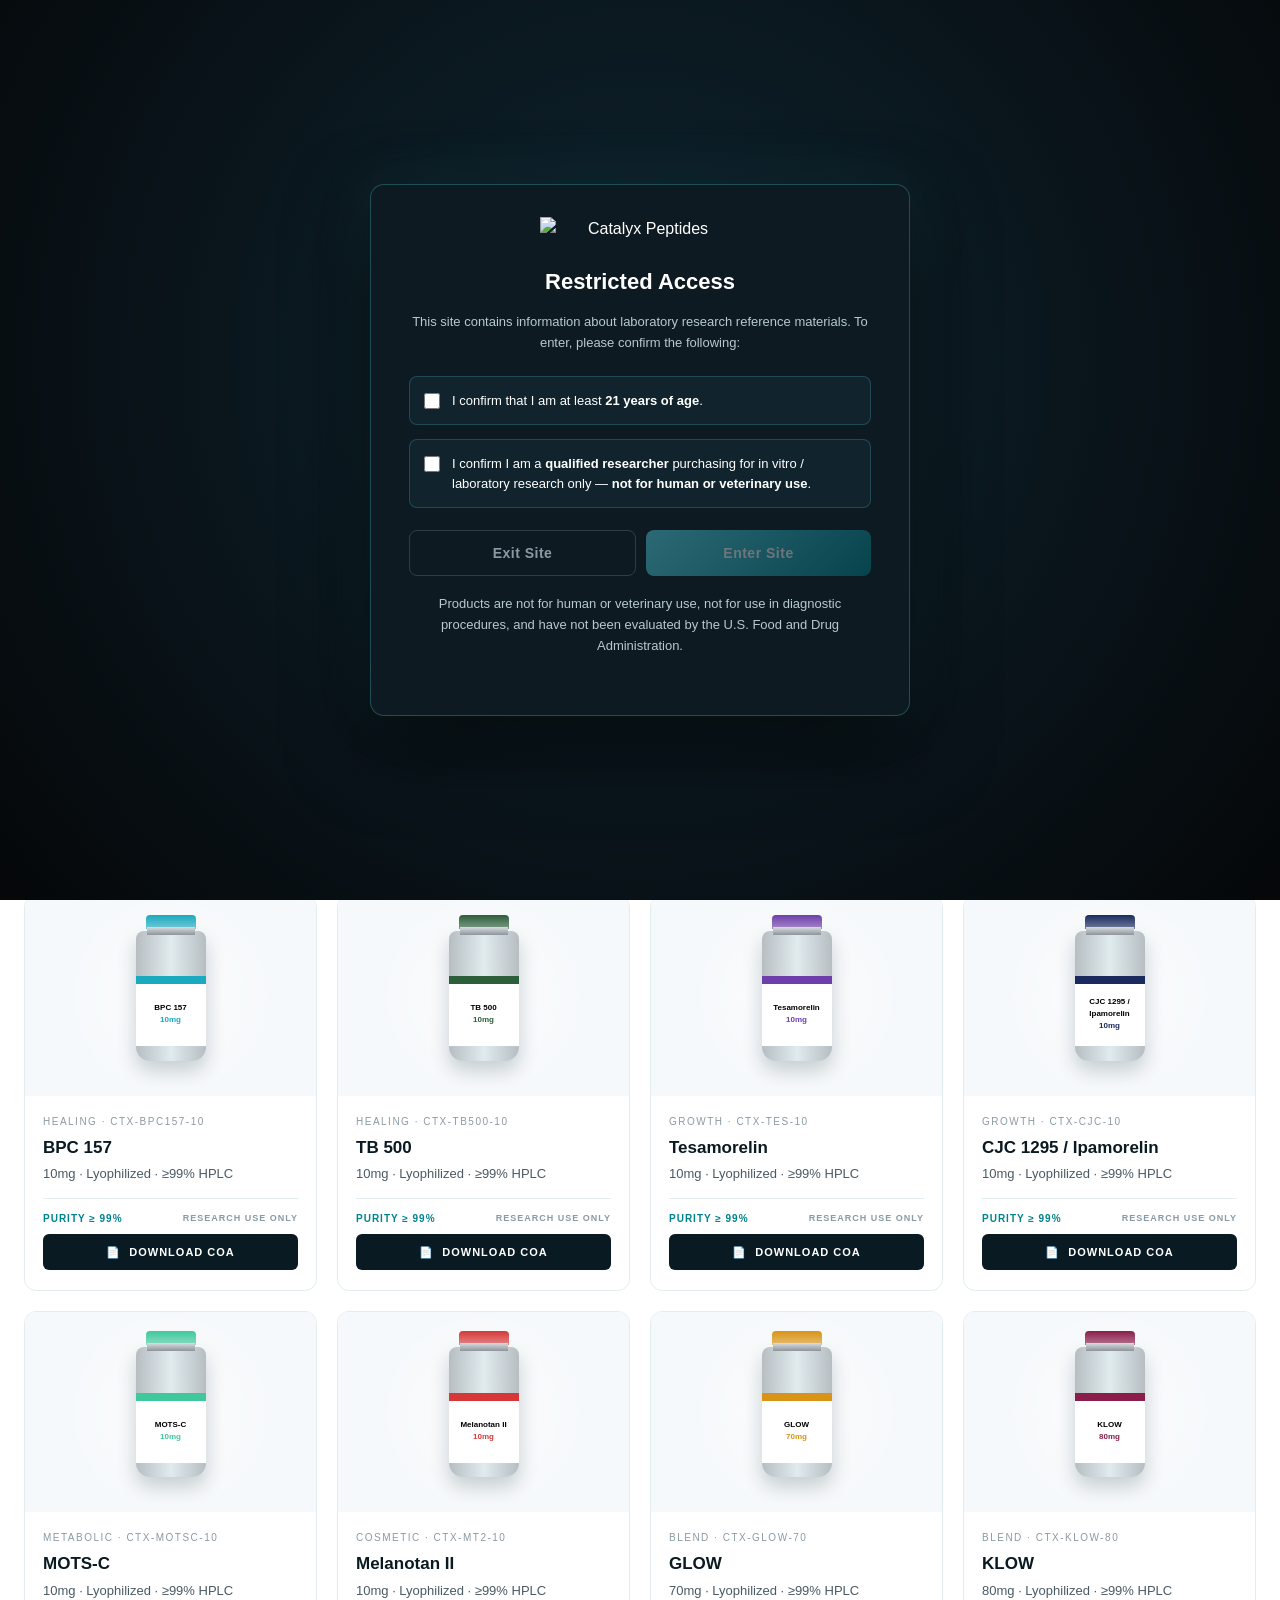
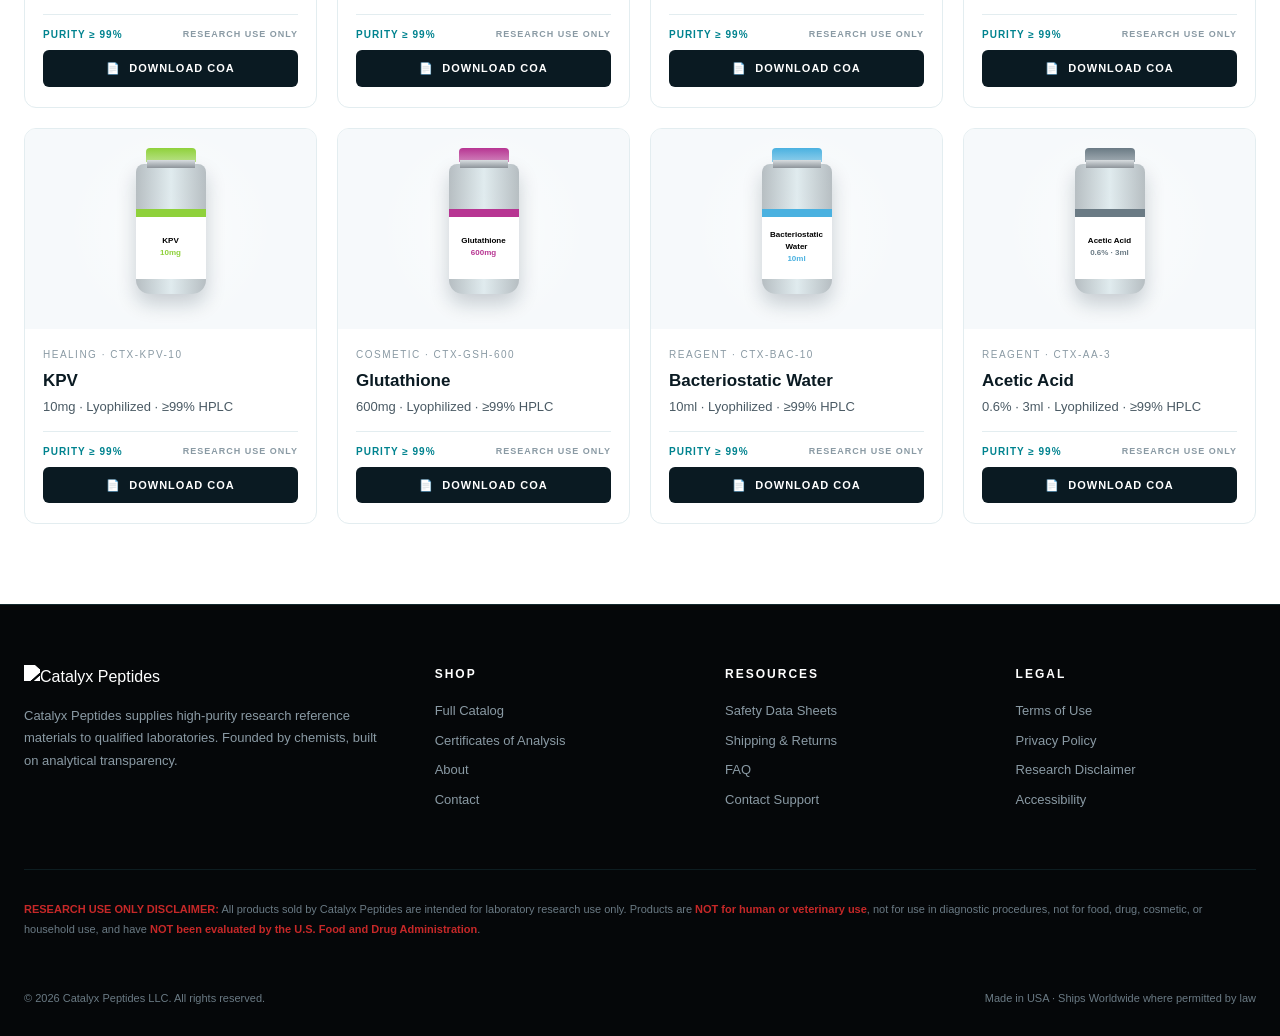
==== catalog.html @ ee5609ab "Add files via upload" ====
<!DOCTYPE html>
<html lang="en">
<head>
<meta charset="UTF-8">
<meta name="viewport" content="width=device-width, initial-scale=1.0">
<title>Catalog — Catalyx Peptides</title>
<meta name="description" content="Browse the full Catalyx Peptides catalog. 16 research-grade peptides and reagents, all HPLC-verified ≥99% purity with lot-specific COAs.">
<meta name="robots" content="index, follow">

<meta property="og:type" content="website">
<meta property="og:url" content="https://catalyxpeptides.com/catalog.html">
<meta property="og:title" content="Catalog — Catalyx Peptides">
<meta property="og:description" content="Full catalog of research-grade reference peptides. ≥99% HPLC purity, lot-specific COAs.">

<link rel="canonical" href="https://catalyxpeptides.com/catalog.html">
<link rel="icon" type="image/svg+xml" href="logo.svg">
<link rel="stylesheet" href="styles.css">
</head>
<body>

  <!-- ================= AGE GATE ================= -->
  <div class="gate" id="gate">
    <div class="gate-card">
      <div class="gate-logo"><img src="logo.svg" alt="Catalyx Peptides"></div>
      <h2>Restricted Access</h2>
      <p>
        This site contains information about laboratory research reference materials.
        To enter, please confirm the following:
      </p>

      <label class="gate-check">
        <input type="checkbox" id="chk-age">
        <span>I confirm that I am at least <strong>21 years of age</strong>.</span>
      </label>

      <label class="gate-check">
        <input type="checkbox" id="chk-researcher">
        <span>I confirm I am a <strong>qualified researcher</strong> purchasing for in vitro / laboratory research only — <strong>not for human or veterinary use</strong>.</span>
      </label>

      <div class="gate-actions">
        <button class="gate-btn gate-decline" onclick="window.location.href='https://google.com'">Exit Site</button>
        <button class="gate-btn gate-accept" id="enter-btn" disabled onclick="document.getElementById('gate').style.display='none'">Enter Site</button>
      </div>

      <p class="gate-fine">
        Products are not for human or veterinary use, not for use in diagnostic procedures,
        and have not been evaluated by the U.S. Food and Drug Administration.
      </p>
    </div>
  </div>

  <!-- ================= TOP STRIP ================= -->
  <div class="top-strip">
    <span class="teal">●</span> FREE DISCREET SHIPPING ON ORDERS $200+
    <span class="dot">|</span>
    LOT-SPECIFIC COA FOR EVERY PRODUCT
    <span class="dot">|</span>
    HPLC VERIFIED <span class="teal">≥99%</span> PURITY
  </div>

  <!-- ================= HEADER ================= -->
  <header>
    <nav class="nav">
      <a href="index.html" class="brand">
        <img src="logo.svg" alt="Catalyx Peptides">
      </a>
      <div class="nav-links">
        <a href="index.html">Home</a>
        <a href="catalog.html" class="active">Catalog</a>
        <a href="coa.html">COAs</a>
        <a href="#">About</a>
        <a href="#">Contact</a>
      </div>
      <div class="nav-actions">
        <button class="nav-btn">Account</button>
      </div>
    </nav>
  </header>

  <!-- ================= PAGE HEADER ================= -->
  <section class="page-header">
    <div class="page-header-wrap">
      <span class="tag">◆ Research Catalog</span>
      <h1>Full <span class="accent">Reference Library</span></h1>
      <p>
        16 active research peptides and reagents. Every product is HPLC-verified
        at ≥99% purity and ships with a lot-specific Certificate of Analysis.
      </p>
    </div>
  </section>

  <!-- ================= CATALOG ================= -->
  <section>
    <div class="container">
      <div class="catalog-grid" id="catalog-grid"></div>
    </div>
  </section>

  <!-- ================= FOOTER ================= -->
  <footer>
    <div class="footer-wrap">
      <div class="footer-col">
        <img src="logo.svg" alt="Catalyx Peptides">
        <p>
          Catalyx Peptides supplies high-purity research reference materials
          to qualified laboratories. Founded by chemists, built on analytical
          transparency.
        </p>
      </div>

      <div class="footer-col">
        <h4>Shop</h4>
        <a href="catalog.html">Full Catalog</a>
        <a href="coa.html">Certificates of Analysis</a>
        <a href="#">About</a>
        <a href="#">Contact</a>
      </div>

      <div class="footer-col">
        <h4>Resources</h4>
        <a href="#">Safety Data Sheets</a>
        <a href="#">Shipping & Returns</a>
        <a href="#">FAQ</a>
        <a href="#">Contact Support</a>
      </div>

      <div class="footer-col">
        <h4>Legal</h4>
        <a href="#">Terms of Use</a>
        <a href="#">Privacy Policy</a>
        <a href="#">Research Disclaimer</a>
        <a href="#">Accessibility</a>
      </div>
    </div>

    <div class="disclaimer">
      <strong>RESEARCH USE ONLY DISCLAIMER:</strong>
      All products sold by Catalyx Peptides are intended for laboratory
      research use only. Products are <strong>NOT for human or veterinary use</strong>,
      not for use in diagnostic procedures, not for food, drug, cosmetic, or
      household use, and have <strong>NOT been evaluated by the U.S. Food and
      Drug Administration</strong>.
    </div>

    <div class="footer-bottom">
      <div>© 2026 Catalyx Peptides LLC. All rights reserved.</div>
      <div>Made in USA · Ships Worldwide where permitted by law</div>
    </div>
  </footer>

<script>
  // Age gate enable
  const checks = ['chk-age', 'chk-researcher'];
  const enterBtn = document.getElementById('enter-btn');
  checks.forEach(id => {
    document.getElementById(id).addEventListener('change', () => {
      const allChecked = checks.every(c => document.getElementById(c).checked);
      enterBtn.disabled = !allChecked;
    });
  });

  // ============== CATALOG DATA ==============
  const products = [
    { name: "GLP-3 (RT)", dose: "10mg", cat: "Metabolic", color: "#0a3d6b", sku: "CTX-GLP3-10", coa: "coa/ctx-glp3-10.pdf" },
    { name: "GLP-3 (RT)", dose: "20mg", cat: "Metabolic", color: "#0a3d6b", sku: "CTX-GLP3-20", coa: "coa/ctx-glp3-20.pdf" },
    { name: "GLP-3 (RT)", dose: "30mg", cat: "Metabolic", color: "#0a3d6b", sku: "CTX-GLP3-30", coa: "coa/ctx-glp3-30.pdf" },
    { name: "GHK-Cu", dose: "100mg", cat: "Cosmetic", color: "#e8741c", sku: "CTX-GHKCU-100", coa: "coa/ctx-ghkcu-100.pdf" },
    { name: "BPC 157", dose: "10mg", cat: "Healing", color: "#1ba9c0", sku: "CTX-BPC157-10", coa: "coa/ctx-bpc157-10.pdf" },
    { name: "TB 500", dose: "10mg", cat: "Healing", color: "#2d5e3a", sku: "CTX-TB500-10", coa: "coa/ctx-tb500-10.pdf" },
    { name: "Tesamorelin", dose: "10mg", cat: "Growth", color: "#6e3eaa", sku: "CTX-TES-10", coa: "coa/ctx-tes-10.pdf" },
    { name: "CJC 1295 / Ipamorelin", dose: "10mg", cat: "Growth", color: "#1a2a5e", sku: "CTX-CJC-10", coa: "coa/ctx-cjc-10.pdf" },
    { name: "MOTS-C", dose: "10mg", cat: "Metabolic", color: "#3fc89c", sku: "CTX-MOTSC-10", coa: "coa/ctx-motsc-10.pdf" },
    { name: "Melanotan II", dose: "10mg", cat: "Cosmetic", color: "#d63838", sku: "CTX-MT2-10", coa: "coa/ctx-mt2-10.pdf" },
    { name: "GLOW", dose: "70mg", cat: "Blend", color: "#d99316", sku: "CTX-GLOW-70", coa: "coa/ctx-glow-70.pdf" },
    { name: "KLOW", dose: "80mg", cat: "Blend", color: "#8a1d4a", sku: "CTX-KLOW-80", coa: "coa/ctx-klow-80.pdf" },
    { name: "KPV", dose: "10mg", cat: "Healing", color: "#8fd13b", sku: "CTX-KPV-10", coa: "coa/ctx-kpv-10.pdf" },
    { name: "Glutathione", dose: "600mg", cat: "Cosmetic", color: "#b73592", sku: "CTX-GSH-600", coa: "coa/ctx-gsh-600.pdf" },
    { name: "Bacteriostatic Water", dose: "10ml", cat: "Reagent", color: "#4ab1e0", sku: "CTX-BAC-10", coa: "coa/ctx-bac-10.pdf" },
    { name: "Acetic Acid", dose: "0.6% · 3ml", cat: "Reagent", color: "#6a7a84", sku: "CTX-AA-3", coa: "coa/ctx-aa-3.pdf" }
  ];

  const grid = document.getElementById('catalog-grid');
  products.forEach(p => {
    const card = document.createElement('div');
    card.className = 'product-card';
    card.innerHTML = `
      <div class="product-img">
        <div class="vial" style="--cap-color:${p.color};--cap-shadow:${p.color}99">
          <div class="vial-label">
            <div class="arc" style="background:${p.color}"></div>
            <div class="name">${p.name}</div>
            <div class="dose" style="color:${p.color}">${p.dose}</div>
          </div>
        </div>
      </div>
      <div class="product-info">
        <div class="cat">${p.cat} · ${p.sku}</div>
        <h3>${p.name}</h3>
        <div class="dose-text">${p.dose} · Lyophilized · ≥99% HPLC</div>
        <div class="product-meta">
          <div class="product-meta-row">
            <span class="purity-tag">PURITY ≥ 99%</span>
            <span class="ruo-tag">RESEARCH USE ONLY</span>
          </div>
          <a href="${p.coa}" class="coa-btn" target="_blank" rel="noopener">Download COA</a>
        </div>
      </div>
    `;
    grid.appendChild(card);
  });
</script>

</body>
</html>
---- styles.css ----
:root {
  --bg: #0a0e14;
  --bg-2: #0f151c;
  --panel: #ffffff;
  --panel-soft: #f6f9fb;
  --ink: #0a1a22;
  --ink-soft: #4a5a64;
  --ink-mute: #8a9aa4;
  --teal: #1ba9c0;
  --teal-bright: #5ce1f0;
  --teal-deep: #00838f;
  --navy: #0a3d6b;
  --warn: #c62828;
  --line: #e3edf0;
}
* { box-sizing: border-box; margin: 0; padding: 0; }
html { scroll-behavior: smooth; }
body {
  font-family: 'Inter', 'Helvetica Neue', Arial, sans-serif;
  color: var(--ink);
  background: #fff;
  line-height: 1.5;
  -webkit-font-smoothing: antialiased;
}
a { color: inherit; text-decoration: none; }
img { max-width: 100%; display: block; }
button { font-family: inherit; cursor: pointer; border: 0; }

/* ================= AGE / RESEARCHER GATE ================= */
.gate {
  position: fixed; inset: 0;
  background: radial-gradient(circle at 50% 40%, #0f2530 0%, #050709 100%);
  z-index: 9999;
  display: flex; align-items: center; justify-content: center;
  padding: 20px;
  overflow-y: auto;
}
.gate-card {
  background: #0d1a22;
  border: 1px solid rgba(92, 225, 240, 0.25);
  border-radius: 14px;
  max-width: 540px;
  width: 100%;
  padding: 32px 38px 36px;
  color: #fff;
  box-shadow: 0 30px 80px rgba(0,0,0,0.7), 0 0 60px rgba(92,225,240,0.1);
  margin: auto;
}
.gate-logo {
  text-align: center; margin-bottom: 24px;
}
.gate-logo img {
  max-width: 200px;
  max-height: 90px;
  margin: 0 auto;
  display: block;
}
.gate h2 {
  font-size: 22px; font-weight: 700; margin-bottom: 14px;
  text-align: center;
}
.gate p {
  font-size: 13px; color: #b8c8d0; margin-bottom: 22px;
  text-align: center; line-height: 1.6;
}
.gate-check {
  display: flex; gap: 12px; margin-bottom: 14px;
  padding: 14px; background: rgba(92,225,240,0.05);
  border: 1px solid rgba(92,225,240,0.2); border-radius: 8px;
  font-size: 13px; align-items: flex-start; cursor: pointer;
}
.gate-check input {
  margin-top: 2px; accent-color: var(--teal-bright);
  width: 16px; height: 16px; flex-shrink: 0;
}
.gate-actions { display: flex; gap: 10px; margin-top: 22px; }
.gate-btn {
  flex: 1; padding: 14px; border-radius: 8px;
  font-weight: 700; font-size: 14px; letter-spacing: 0.5px;
  transition: all 0.2s;
}
.gate-accept {
  background: linear-gradient(135deg, var(--teal-bright), var(--teal-deep));
  color: #fff;
}
.gate-accept:hover { filter: brightness(1.1); }
.gate-accept:disabled {
  opacity: 0.4; cursor: not-allowed;
}
.gate-decline {
  background: transparent; color: #8a9aa4;
  border: 1px solid rgba(255,255,255,0.15);
}
.gate-decline:hover { color: #fff; }
.gate-fine {
  text-align: center; font-size: 10px; color: #6a7a84;
  margin-top: 18px; line-height: 1.6;
}

/* ================= TOP STRIP ================= */
.top-strip {
  background: var(--bg);
  color: #b8c8d0;
  font-size: 11px;
  padding: 8px 24px;
  text-align: center;
  letter-spacing: 1px;
  border-bottom: 1px solid rgba(92,225,240,0.15);
}
.top-strip .teal { color: var(--teal-bright); }
.top-strip .dot { color: var(--teal); margin: 0 14px; }

/* ================= HEADER ================= */
header {
  background: #fff;
  border-bottom: 1px solid var(--line);
  position: sticky; top: 0; z-index: 100;
}
.nav {
  max-width: 1280px; margin: 0 auto;
  padding: 18px 24px;
  display: flex; align-items: center; justify-content: space-between;
}
.brand img { max-height: 50px; width: auto; display: block; }
.nav-links {
  display: flex; gap: 32px; font-size: 13px; font-weight: 500;
  letter-spacing: 1px; text-transform: uppercase;
}
.nav-links a {
  position: relative; padding: 4px 0;
  transition: color 0.2s;
}
.nav-links a:hover { color: var(--teal-deep); }
.nav-links a.active {
  color: var(--teal-deep);
}
.nav-links a.active::after {
  content: ''; position: absolute;
  bottom: -6px; left: 0; right: 0;
  height: 2px;
  background: linear-gradient(90deg, var(--teal-bright), var(--teal-deep));
  border-radius: 2px;
}
.nav-actions { display: flex; gap: 12px; align-items: center; }
.nav-btn {
  padding: 10px 18px; border-radius: 6px;
  font-size: 12px; font-weight: 700; letter-spacing: 1px;
  background: var(--ink); color: #fff;
  text-transform: uppercase;
}
.nav-btn:hover { background: var(--teal-deep); }

/* ================= HERO ================= */
.hero {
  background:
    radial-gradient(circle at 80% 30%, rgba(92,225,240,0.15) 0%, transparent 50%),
    radial-gradient(circle at 20% 70%, rgba(0,131,143,0.2) 0%, transparent 50%),
    linear-gradient(180deg, #0a1a22 0%, #0f2530 100%);
  color: #fff;
  padding: 90px 24px;
  position: relative; overflow: hidden;
}
.hero::before {
  content: ''; position: absolute; inset: 0;
  background-image:
    linear-gradient(60deg, transparent 48%, rgba(92,225,240,0.08) 49%, rgba(92,225,240,0.08) 51%, transparent 52%),
    linear-gradient(-60deg, transparent 48%, rgba(92,225,240,0.08) 49%, rgba(92,225,240,0.08) 51%, transparent 52%);
  background-size: 50px 86px;
  pointer-events: none; opacity: 0.4;
}
.hero-wrap {
  max-width: 1280px; margin: 0 auto;
  display: grid; grid-template-columns: 1.2fr 1fr; gap: 60px;
  align-items: center; position: relative; z-index: 2;
}
.hero-tag {
  display: inline-block; padding: 6px 14px;
  background: rgba(92,225,240,0.1); border: 1px solid rgba(92,225,240,0.3);
  border-radius: 20px; font-size: 11px; letter-spacing: 2px;
  color: var(--teal-bright); margin-bottom: 20px; text-transform: uppercase;
}
.hero h1 {
  font-size: 54px; font-weight: 800; line-height: 1.05;
  margin-bottom: 22px; letter-spacing: -1px;
}
.hero h1 .accent {
  background: linear-gradient(135deg, var(--teal-bright), var(--teal-deep));
  -webkit-background-clip: text;
  -webkit-text-fill-color: transparent;
  background-clip: text;
}
.hero p {
  font-size: 16px; color: #b8c8d0; margin-bottom: 32px;
  max-width: 480px; line-height: 1.7;
}
.hero-cta { display: flex; gap: 14px; flex-wrap: wrap; }
.btn-primary {
  padding: 14px 28px; border-radius: 8px;
  background: linear-gradient(135deg, var(--teal-bright), var(--teal-deep));
  color: #fff; font-weight: 700; font-size: 13px;
  letter-spacing: 1.5px; text-transform: uppercase;
  display: inline-block;
}
.btn-primary:hover { transform: translateY(-2px); }
.btn-ghost {
  padding: 14px 28px; border-radius: 8px;
  background: transparent; color: #fff;
  border: 1px solid rgba(255,255,255,0.2);
  font-weight: 700; font-size: 13px;
  letter-spacing: 1.5px; text-transform: uppercase;
  display: inline-block;
}
.btn-ghost:hover { border-color: var(--teal-bright); color: var(--teal-bright); }

.hero-visual {
  background: rgba(255,255,255,0.02);
  border: 1px solid rgba(92,225,240,0.15);
  border-radius: 16px; padding: 30px;
  backdrop-filter: blur(10px);
}
.visual-row {
  display: grid; grid-template-columns: 1fr 1fr; gap: 14px;
  margin-bottom: 16px;
}
.visual-stat {
  background: rgba(92,225,240,0.05); padding: 18px;
  border-radius: 10px; text-align: center;
  border: 1px solid rgba(92,225,240,0.1);
}
.visual-stat .num {
  font-size: 28px; font-weight: 800; color: var(--teal-bright);
  line-height: 1;
}
.visual-stat .lbl {
  font-size: 10px; color: #8a9aa4; letter-spacing: 1.5px;
  text-transform: uppercase; margin-top: 6px;
}
.visual-badge {
  display: flex; align-items: center; gap: 12px;
  padding: 14px; background: rgba(92,225,240,0.05);
  border-radius: 8px; border: 1px solid rgba(92,225,240,0.1);
  font-size: 12px; color: #b8c8d0;
}
.visual-badge .ic {
  width: 36px; height: 36px; border-radius: 8px;
  background: linear-gradient(135deg, var(--teal-bright), var(--teal-deep));
  display: flex; align-items: center; justify-content: center;
  font-size: 16px; flex-shrink: 0;
}

/* ================= PAGE HEADER (for sub-pages) ================= */
.page-header {
  background:
    radial-gradient(circle at 80% 30%, rgba(92,225,240,0.15) 0%, transparent 50%),
    radial-gradient(circle at 20% 70%, rgba(0,131,143,0.2) 0%, transparent 50%),
    linear-gradient(180deg, #0a1a22 0%, #0f2530 100%);
  color: #fff;
  padding: 60px 24px 70px;
  position: relative; overflow: hidden;
  text-align: center;
}
.page-header::before {
  content: ''; position: absolute; inset: 0;
  background-image:
    linear-gradient(60deg, transparent 48%, rgba(92,225,240,0.08) 49%, rgba(92,225,240,0.08) 51%, transparent 52%),
    linear-gradient(-60deg, transparent 48%, rgba(92,225,240,0.08) 49%, rgba(92,225,240,0.08) 51%, transparent 52%);
  background-size: 50px 86px;
  pointer-events: none; opacity: 0.4;
}
.page-header-wrap {
  max-width: 900px; margin: 0 auto;
  position: relative; z-index: 2;
}
.page-header .tag {
  display: inline-block; padding: 6px 14px;
  background: rgba(92,225,240,0.1); border: 1px solid rgba(92,225,240,0.3);
  border-radius: 20px; font-size: 11px; letter-spacing: 2px;
  color: var(--teal-bright); margin-bottom: 18px; text-transform: uppercase;
}
.page-header h1 {
  font-size: 44px; font-weight: 800; line-height: 1.1;
  margin-bottom: 16px; letter-spacing: -0.5px;
}
.page-header h1 .accent {
  background: linear-gradient(135deg, var(--teal-bright), var(--teal-deep));
  -webkit-background-clip: text;
  -webkit-text-fill-color: transparent;
  background-clip: text;
}
.page-header p {
  font-size: 15px; color: #b8c8d0; max-width: 640px;
  margin: 0 auto; line-height: 1.7;
}

/* ================= TRUST BAR ================= */
.trust {
  background: var(--bg);
  color: #b8c8d0;
  padding: 20px 24px;
  border-top: 1px solid rgba(92,225,240,0.15);
}
.trust-wrap {
  max-width: 1280px; margin: 0 auto;
  display: flex; justify-content: space-around;
  flex-wrap: wrap; gap: 20px;
  font-size: 11px; letter-spacing: 2px;
  text-transform: uppercase;
}
.trust-item .ic {
  color: var(--teal-bright); margin-right: 8px;
}

/* ================= SECTIONS ================= */
section { padding: 80px 24px; }
.container { max-width: 1280px; margin: 0 auto; }

.section-head { text-align: center; margin-bottom: 50px; }
.section-tag {
  color: var(--teal-deep); font-size: 11px;
  letter-spacing: 4px; text-transform: uppercase;
  font-weight: 700; margin-bottom: 12px;
}
.section-head h2 {
  font-size: 38px; font-weight: 800; letter-spacing: -0.5px;
  margin-bottom: 12px;
}
.section-head p {
  color: var(--ink-soft); font-size: 15px; max-width: 560px;
  margin: 0 auto; line-height: 1.7;
}

/* ================= CATALOG GRID ================= */
.catalog-grid {
  display: grid; grid-template-columns: repeat(4, 1fr); gap: 20px;
}
.product-card {
  background: #fff; border: 1px solid var(--line);
  border-radius: 12px; overflow: hidden;
  transition: all 0.25s;
  display: flex; flex-direction: column;
}
.product-card:hover {
  transform: translateY(-4px);
  box-shadow: 0 18px 40px rgba(10,30,45,0.12);
  border-color: rgba(92,225,240,0.4);
}
.product-img {
  height: 200px; background: var(--panel-soft);
  display: flex; align-items: center; justify-content: center;
  position: relative; overflow: hidden;
}
.product-img::before {
  content: ''; position: absolute; inset: 0;
  background:
    radial-gradient(circle at 50% 50%, rgba(255,255,255,0.6) 0%, transparent 60%);
}
/* faux 3D vial */
.vial {
  width: 70px; height: 130px;
  background: linear-gradient(90deg,
    rgba(30,50,60,0.3) 0%, rgba(200,220,225,0.5) 50%, rgba(30,50,60,0.3) 100%);
  border-radius: 8px 8px 14px 14px;
  position: relative; z-index: 2;
  box-shadow: 0 10px 20px rgba(0,30,45,0.2);
}
.vial::before {
  content: ''; position: absolute; top: -16px; left: 50%;
  transform: translateX(-50%);
  width: 50px; height: 14px;
  background: linear-gradient(180deg, var(--cap-color, #1ba9c0), var(--cap-shadow, #006478));
  border-radius: 4px 4px 0 0;
}
.vial::after {
  content: ''; position: absolute; top: -4px; left: 50%;
  transform: translateX(-50%);
  width: 48px; height: 8px;
  background: linear-gradient(180deg, #d8dde0, #8d949a);
}
.vial-label {
  position: absolute; top: 35%; left: 0; right: 0;
  height: 70px;
  background: #fff;
  z-index: 3;
  display: flex; flex-direction: column;
  align-items: center; justify-content: center;
  font-size: 8px; text-align: center;
  padding: 4px;
}
.vial-label .arc {
  position: absolute; top: 0; left: 0; right: 0;
  height: 8px; background: var(--cap-color, #1ba9c0);
}
.vial-label .name { font-weight: 800; color: #000; margin-top: 6px; }
.vial-label .dose { color: var(--cap-color, #1ba9c0); font-weight: 700; }

.product-info { padding: 18px 18px 20px; display: flex; flex-direction: column; flex: 1; }
.product-info .cat {
  font-size: 10px; color: var(--ink-mute);
  letter-spacing: 1.5px; text-transform: uppercase;
  margin-bottom: 6px;
}
.product-info h3 {
  font-size: 17px; font-weight: 700; margin-bottom: 4px;
}
.product-info .dose-text {
  font-size: 13px; color: var(--ink-soft); margin-bottom: 14px;
}
.product-meta {
  margin-top: auto;
  padding-top: 12px; border-top: 1px solid var(--line);
  display: flex; flex-direction: column; gap: 8px;
}
.product-meta-row {
  display: flex; justify-content: space-between; align-items: center;
}
.purity-tag {
  font-size: 10px; color: var(--teal-deep); font-weight: 700;
  letter-spacing: 1px;
}
.ruo-tag {
  font-size: 9px; color: var(--ink-mute); font-weight: 700;
  letter-spacing: 1px;
}
.coa-btn {
  display: block; width: 100%;
  padding: 10px; border-radius: 6px;
  background: var(--ink); color: #fff;
  font-size: 11px; font-weight: 700;
  letter-spacing: 1px; text-transform: uppercase;
  text-align: center;
  transition: all 0.2s;
}
.coa-btn:hover {
  background: var(--teal-deep);
  transform: translateY(-1px);
}
.coa-btn::before { content: '📄 '; margin-right: 4px; }

/* ================= COA PAGE ================= */
.coa-page-bg { background: var(--panel-soft); }
.coa-search-block {
  background: #fff;
  border-radius: 12px;
  border: 1px solid var(--line);
  padding: 32px;
  margin-bottom: 30px;
  box-shadow: 0 4px 12px rgba(10,30,45,0.04);
}
.coa-search-block h3 {
  font-size: 18px; font-weight: 700;
  margin-bottom: 14px;
}
.coa-search-block p {
  color: var(--ink-soft); font-size: 13px;
  margin-bottom: 18px;
}
.coa-search {
  display: flex; gap: 10px;
}
.coa-search input {
  flex: 1; padding: 14px 16px;
  background: var(--panel-soft); color: var(--ink);
  border: 1px solid var(--line); border-radius: 8px;
  font-size: 14px; font-family: inherit;
}
.coa-search input:focus {
  outline: none; border-color: var(--teal-deep);
}
.coa-search button {
  padding: 14px 24px; border-radius: 8px;
  background: linear-gradient(135deg, var(--teal-bright), var(--teal-deep));
  color: #fff; font-weight: 700; letter-spacing: 1px;
  text-transform: uppercase; font-size: 12px;
}
.coa-library-table {
  background: #fff; border-radius: 12px;
  border: 1px solid var(--line);
  overflow: hidden;
}
.coa-library-row {
  display: grid;
  grid-template-columns: 1.5fr 1fr 1fr 1fr auto;
  gap: 16px; align-items: center;
  padding: 16px 24px;
  border-bottom: 1px solid var(--line);
  font-size: 13px;
}
.coa-library-row:last-child { border-bottom: 0; }
.coa-library-row.head {
  background: var(--panel-soft);
  font-size: 10px; font-weight: 700;
  letter-spacing: 2px; text-transform: uppercase;
  color: var(--ink-mute);
  padding: 14px 24px;
}
.coa-library-row .prod-name {
  font-weight: 700; color: var(--ink);
}
.coa-library-row .sku {
  color: var(--ink-mute); font-family: monospace; font-size: 12px;
}
.coa-library-row .lot {
  color: var(--teal-deep); font-family: monospace; font-weight: 600;
}
.coa-library-row .date { color: var(--ink-soft); }
.coa-library-row a {
  display: inline-block;
  padding: 8px 14px; border-radius: 6px;
  background: var(--ink); color: #fff;
  font-size: 11px; font-weight: 700;
  letter-spacing: 1px; text-transform: uppercase;
  white-space: nowrap;
}
.coa-library-row a:hover { background: var(--teal-deep); }

/* ================= NEWSLETTER ================= */
.newsletter {
  background: linear-gradient(135deg, #0a3d6b 0%, #00838f 100%);
  color: #fff; text-align: center;
}
.newsletter h2 {
  font-size: 32px; font-weight: 800; margin-bottom: 14px;
}
.newsletter p { color: #b8e8ef; margin-bottom: 30px; }
.newsletter form {
  max-width: 480px; margin: 0 auto;
  display: flex; gap: 10px;
}
.newsletter input {
  flex: 1; padding: 14px 18px;
  background: rgba(255,255,255,0.1); color: #fff;
  border: 1px solid rgba(255,255,255,0.3); border-radius: 8px;
  font-size: 14px; font-family: inherit;
}
.newsletter input::placeholder { color: #b8e8ef; }
.newsletter button {
  padding: 14px 24px; background: #fff; color: var(--navy);
  border-radius: 8px; font-weight: 700; letter-spacing: 1px;
  text-transform: uppercase; font-size: 12px;
}

/* ================= FOOTER ================= */
footer {
  background: #050709; color: #8a9aa4;
  padding: 60px 24px 30px;
  border-top: 1px solid rgba(92,225,240,0.15);
}
.footer-wrap {
  max-width: 1280px; margin: 0 auto;
  display: grid; grid-template-columns: 1.5fr 1fr 1fr 1fr; gap: 50px;
  margin-bottom: 50px;
}
.footer-col img {
  max-height: 60px; width: auto;
  margin-bottom: 16px;
  filter: brightness(0) invert(1);
}
.footer-col p { font-size: 13px; line-height: 1.7; margin-bottom: 10px; }
.footer-col h4 {
  color: #fff; font-size: 12px; letter-spacing: 2px;
  text-transform: uppercase; margin-bottom: 18px;
}
.footer-col a {
  display: block; font-size: 13px;
  color: #8a9aa4; margin-bottom: 10px;
}
.footer-col a:hover { color: var(--teal-bright); }

.disclaimer {
  max-width: 1280px; margin: 0 auto;
  padding: 30px 0; border-top: 1px solid rgba(92,225,240,0.1);
  font-size: 11px; line-height: 1.8; color: #6a7a84;
}
.disclaimer strong { color: var(--warn); }
.footer-bottom {
  max-width: 1280px; margin: 0 auto;
  padding-top: 20px;
  display: flex; justify-content: space-between;
  font-size: 11px; color: #6a7a84;
}

/* ================= RESPONSIVE ================= */
@media (max-width: 900px) {
  .hero-wrap, .footer-wrap { grid-template-columns: 1fr; }
  .catalog-grid { grid-template-columns: repeat(2, 1fr); }
  .hero h1 { font-size: 36px; }
  .page-header h1 { font-size: 32px; }
  .nav-links { display: none; }
  .coa-library-row {
    grid-template-columns: 1fr 1fr;
    gap: 8px;
  }
  .coa-library-row.head { display: none; }
}
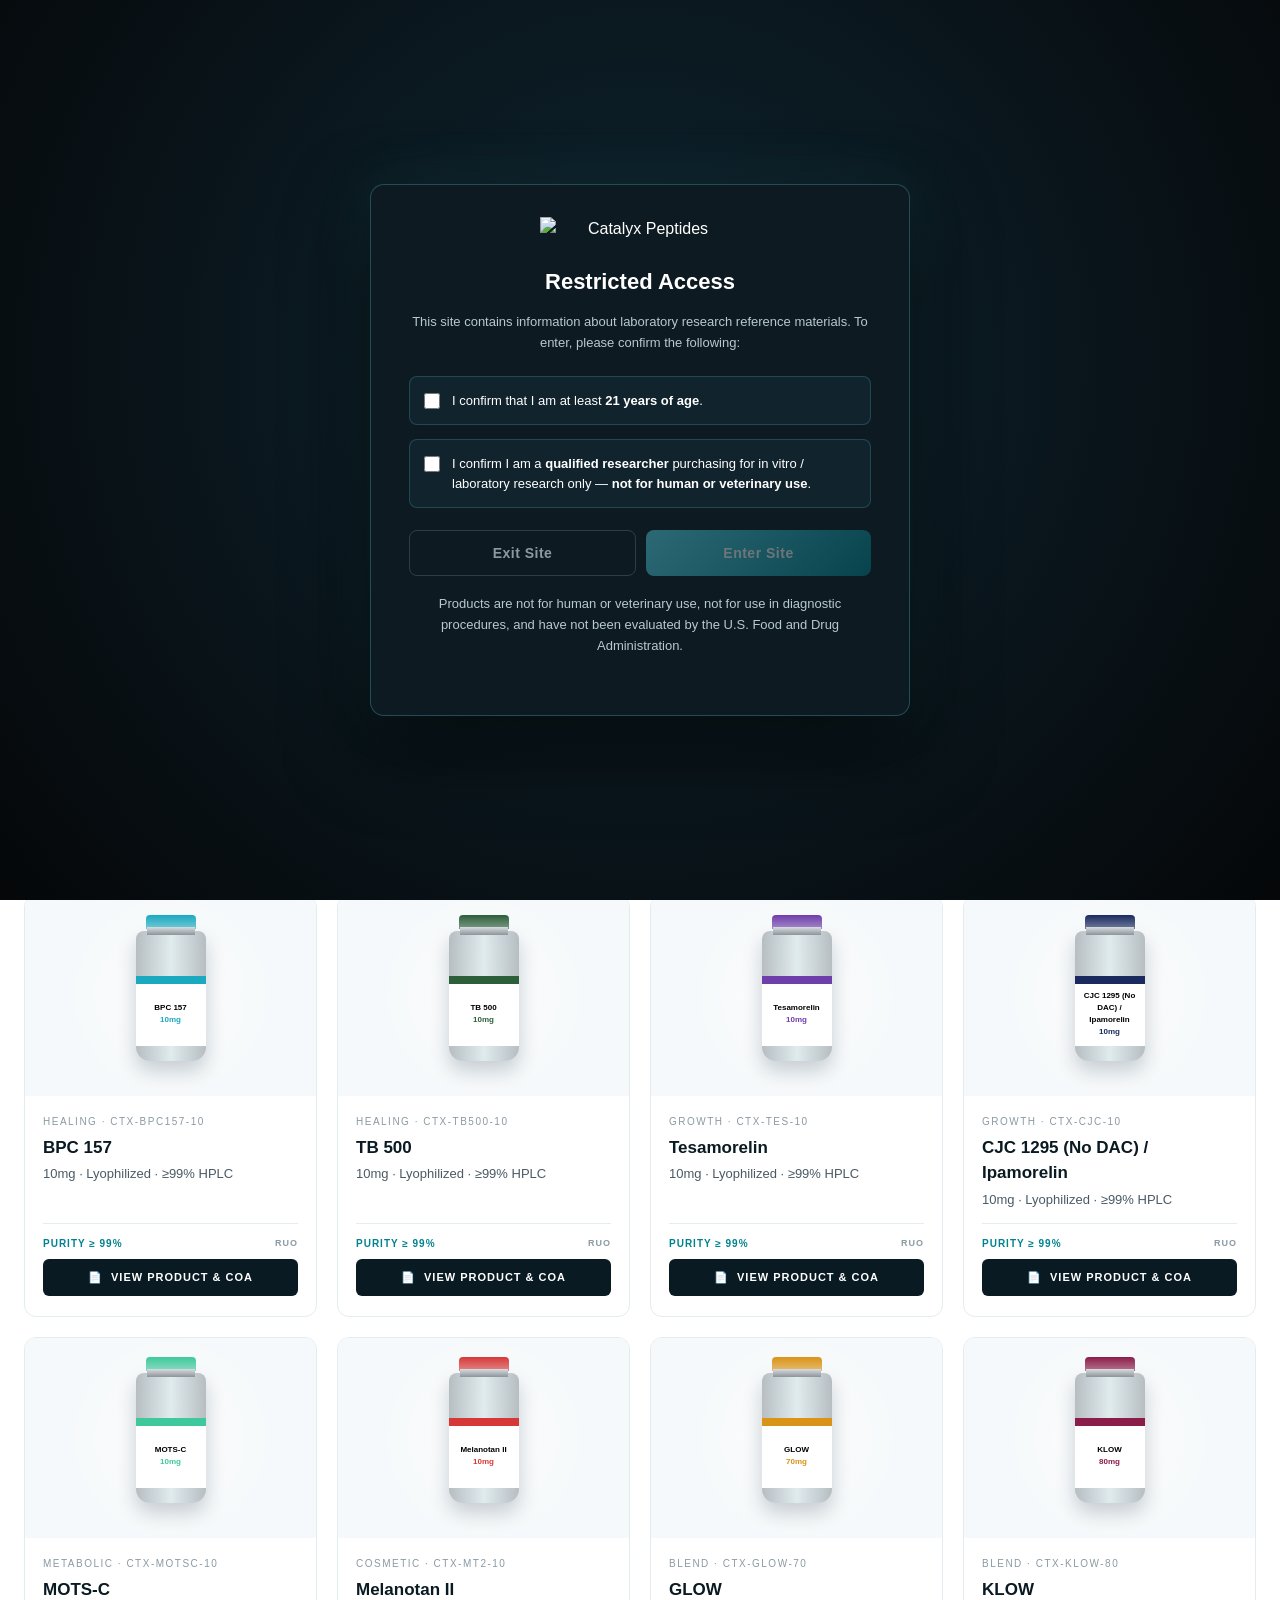
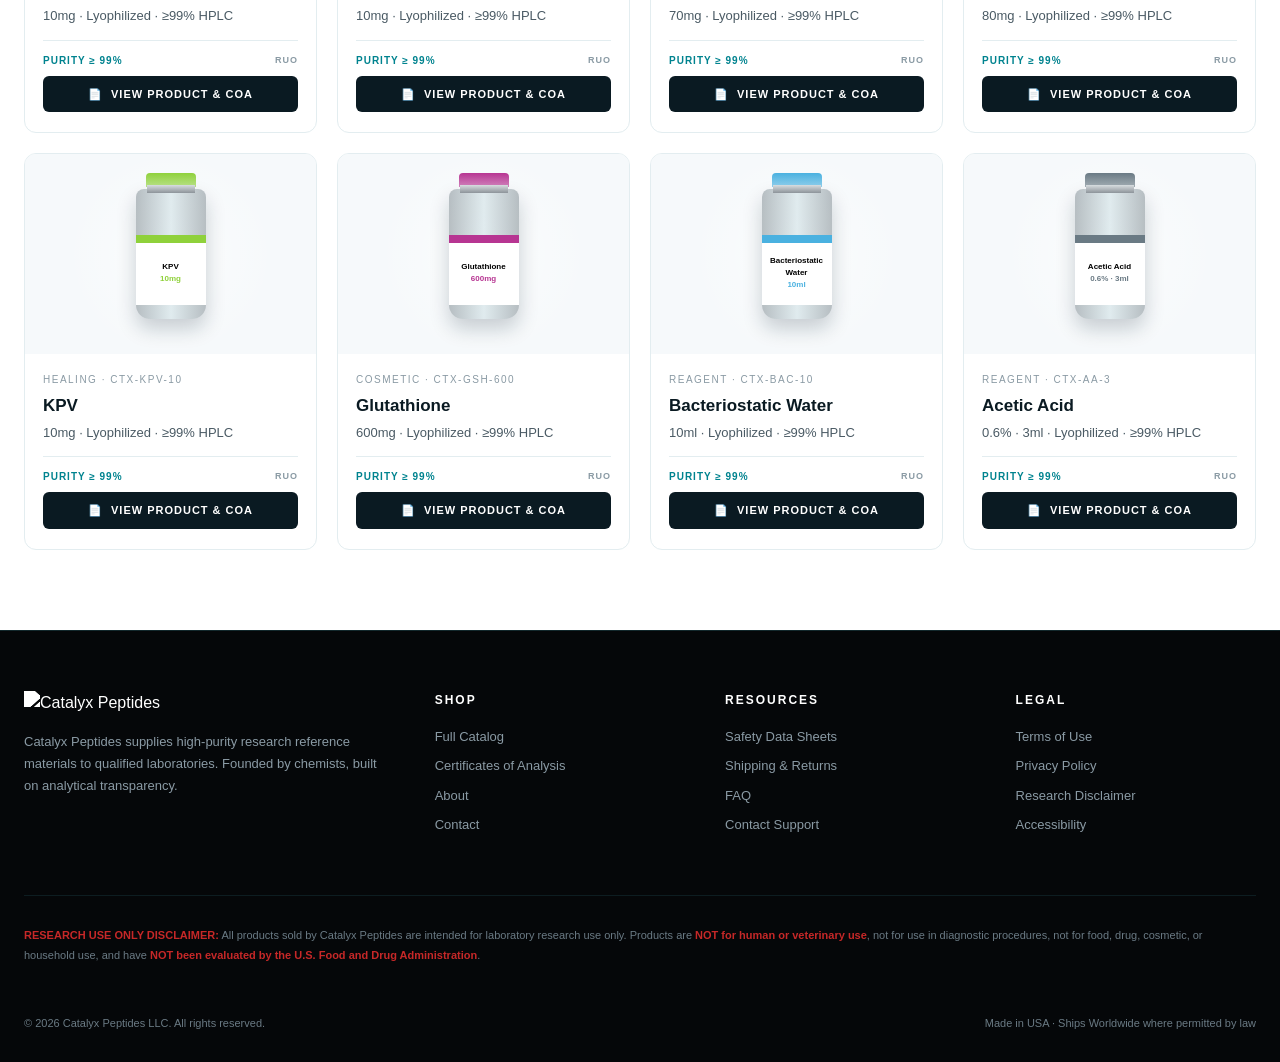
==== commit 44f1b108: "Add files via upload" ====
--- a/catalog.html
+++ b/catalog.html
@@ -40,7 +40,7 @@
 
       <div class="gate-actions">
         <button class="gate-btn gate-decline" onclick="window.location.href='https://google.com'">Exit Site</button>
-        <button class="gate-btn gate-accept" id="enter-btn" disabled onclick="document.getElementById('gate').style.display='none'">Enter Site</button>
+        <button class="gate-btn gate-accept" id="enter-btn" disabled>Enter Site</button>
       </div>
 
       <p class="gate-fine">
@@ -149,41 +149,16 @@
     </div>
   </footer>
 
+<script src="script.js"></script>
+<script src="products.js"></script>
 <script>
-  // Age gate enable
-  const checks = ['chk-age', 'chk-researcher'];
-  const enterBtn = document.getElementById('enter-btn');
-  checks.forEach(id => {
-    document.getElementById(id).addEventListener('change', () => {
-      const allChecked = checks.every(c => document.getElementById(c).checked);
-      enterBtn.disabled = !allChecked;
-    });
-  });
-
-  // ============== CATALOG DATA ==============
-  const products = [
-    { name: "GLP-3 (RT)", dose: "10mg", cat: "Metabolic", color: "#0a3d6b", sku: "CTX-GLP3-10", coa: "coa/ctx-glp3-10.pdf" },
-    { name: "GLP-3 (RT)", dose: "20mg", cat: "Metabolic", color: "#0a3d6b", sku: "CTX-GLP3-20", coa: "coa/ctx-glp3-20.pdf" },
-    { name: "GLP-3 (RT)", dose: "30mg", cat: "Metabolic", color: "#0a3d6b", sku: "CTX-GLP3-30", coa: "coa/ctx-glp3-30.pdf" },
-    { name: "GHK-Cu", dose: "100mg", cat: "Cosmetic", color: "#e8741c", sku: "CTX-GHKCU-100", coa: "coa/ctx-ghkcu-100.pdf" },
-    { name: "BPC 157", dose: "10mg", cat: "Healing", color: "#1ba9c0", sku: "CTX-BPC157-10", coa: "coa/ctx-bpc157-10.pdf" },
-    { name: "TB 500", dose: "10mg", cat: "Healing", color: "#2d5e3a", sku: "CTX-TB500-10", coa: "coa/ctx-tb500-10.pdf" },
-    { name: "Tesamorelin", dose: "10mg", cat: "Growth", color: "#6e3eaa", sku: "CTX-TES-10", coa: "coa/ctx-tes-10.pdf" },
-    { name: "CJC 1295 / Ipamorelin", dose: "10mg", cat: "Growth", color: "#1a2a5e", sku: "CTX-CJC-10", coa: "coa/ctx-cjc-10.pdf" },
-    { name: "MOTS-C", dose: "10mg", cat: "Metabolic", color: "#3fc89c", sku: "CTX-MOTSC-10", coa: "coa/ctx-motsc-10.pdf" },
-    { name: "Melanotan II", dose: "10mg", cat: "Cosmetic", color: "#d63838", sku: "CTX-MT2-10", coa: "coa/ctx-mt2-10.pdf" },
-    { name: "GLOW", dose: "70mg", cat: "Blend", color: "#d99316", sku: "CTX-GLOW-70", coa: "coa/ctx-glow-70.pdf" },
-    { name: "KLOW", dose: "80mg", cat: "Blend", color: "#8a1d4a", sku: "CTX-KLOW-80", coa: "coa/ctx-klow-80.pdf" },
-    { name: "KPV", dose: "10mg", cat: "Healing", color: "#8fd13b", sku: "CTX-KPV-10", coa: "coa/ctx-kpv-10.pdf" },
-    { name: "Glutathione", dose: "600mg", cat: "Cosmetic", color: "#b73592", sku: "CTX-GSH-600", coa: "coa/ctx-gsh-600.pdf" },
-    { name: "Bacteriostatic Water", dose: "10ml", cat: "Reagent", color: "#4ab1e0", sku: "CTX-BAC-10", coa: "coa/ctx-bac-10.pdf" },
-    { name: "Acetic Acid", dose: "0.6% · 3ml", cat: "Reagent", color: "#6a7a84", sku: "CTX-AA-3", coa: "coa/ctx-aa-3.pdf" }
-  ];
-
   const grid = document.getElementById('catalog-grid');
   products.forEach(p => {
-    const card = document.createElement('div');
+    const card = document.createElement('a');
     card.className = 'product-card';
+    card.href = `product.html?sku=${p.sku}`;
+    card.style.textDecoration = 'none';
+    card.style.color = 'inherit';
     card.innerHTML = `
       <div class="product-img">
         <div class="vial" style="--cap-color:${p.color};--cap-shadow:${p.color}99">
@@ -201,9 +176,9 @@
         <div class="product-meta">
           <div class="product-meta-row">
             <span class="purity-tag">PURITY ≥ 99%</span>
-            <span class="ruo-tag">RESEARCH USE ONLY</span>
+            <span class="ruo-tag">RUO</span>
           </div>
-          <a href="${p.coa}" class="coa-btn" target="_blank" rel="noopener">Download COA</a>
+          <span class="coa-btn">View Product & COA</span>
         </div>
       </div>
     `;
--- a/styles.css
+++ b/styles.css
@@ -579,6 +579,310 @@
   font-size: 11px; color: #6a7a84;
 }
 
+/* ================= PRODUCT DETAIL PAGE ================= */
+.product-detail-section { padding: 40px 24px 80px; background: #fff; }
+
+.breadcrumb {
+  font-size: 12px; color: var(--ink-mute);
+  letter-spacing: 1px; text-transform: uppercase;
+  margin-bottom: 30px;
+}
+.breadcrumb a { color: var(--ink-mute); transition: color 0.2s; }
+.breadcrumb a:hover { color: var(--teal-deep); }
+.breadcrumb span { margin: 0 8px; }
+.breadcrumb #bc-name { color: var(--ink); font-weight: 700; }
+
+.product-detail {
+  display: grid; grid-template-columns: 1fr 1.1fr;
+  gap: 50px; margin-bottom: 60px;
+  align-items: start;
+}
+
+/* Large product image area */
+.pd-image {
+  background: var(--panel-soft);
+  border: 1px solid var(--line);
+  border-radius: 14px;
+  padding: 60px 30px;
+  display: flex; align-items: center; justify-content: center;
+  min-height: 460px;
+}
+.vial-large {
+  width: 160px; height: 320px;
+  background: linear-gradient(90deg,
+    rgba(30,50,60,0.3) 0%, rgba(220,235,240,0.6) 50%, rgba(30,50,60,0.3) 100%);
+  border-radius: 14px 14px 22px 22px;
+  position: relative;
+  box-shadow: 0 25px 50px rgba(10,30,45,0.25);
+}
+.vial-large::before {
+  content: ''; position: absolute; top: -34px; left: 50%;
+  transform: translateX(-50%);
+  width: 110px; height: 30px;
+  background: linear-gradient(180deg, var(--cap-color, #1ba9c0), var(--cap-shadow, #006478));
+  border-radius: 8px 8px 0 0;
+  box-shadow: 0 6px 12px rgba(0,30,45,0.2);
+}
+.vial-large::after {
+  content: ''; position: absolute; top: -8px; left: 50%;
+  transform: translateX(-50%);
+  width: 105px; height: 16px;
+  background: linear-gradient(180deg, #d8dde0, #8d949a);
+}
+.vial-large-label {
+  position: absolute; top: 28%; left: 0; right: 0;
+  height: 170px;
+  background: #fff;
+  display: flex; flex-direction: column;
+  align-items: center; justify-content: center;
+  font-size: 11px; text-align: center;
+  padding: 14px 8px;
+}
+.vial-large-label .arc {
+  position: absolute; top: 0; left: 0; right: 0;
+  height: 14px;
+}
+.vial-large-label .name {
+  font-weight: 800; color: #000; margin-top: 12px;
+  font-size: 14px;
+}
+.vial-large-label .dose {
+  font-weight: 800; font-size: 18px; margin-top: 4px;
+}
+.vial-large-label .purity {
+  font-size: 9px; color: #555; margin-top: 8px;
+}
+.vial-large-label .ruo {
+  font-size: 7px; color: #000;
+  letter-spacing: 1px; font-weight: 700;
+  margin-top: auto;
+  border-top: 1px solid #ddd;
+  width: 100%; padding-top: 6px;
+}
+
+/* Right side info */
+.pd-info { padding-top: 10px; }
+.pd-cat {
+  font-size: 11px; font-weight: 700;
+  color: var(--teal-deep);
+  letter-spacing: 2px; text-transform: uppercase;
+  margin-bottom: 8px;
+}
+.pd-info h1 {
+  font-size: 36px; font-weight: 800;
+  line-height: 1.1; letter-spacing: -0.5px;
+  margin-bottom: 6px;
+}
+.pd-dose-label {
+  font-size: 22px; color: var(--teal-deep);
+  font-weight: 700; margin-bottom: 16px;
+}
+.pd-tags {
+  display: flex; gap: 8px; flex-wrap: wrap;
+  margin-bottom: 18px;
+}
+.pd-tag {
+  display: inline-block;
+  padding: 5px 12px;
+  background: var(--panel-soft);
+  border: 1px solid var(--line);
+  border-radius: 20px;
+  font-size: 11px; font-weight: 500;
+  color: var(--ink-soft);
+}
+.pd-desc {
+  font-size: 14px; line-height: 1.7;
+  color: var(--ink-soft);
+  margin-bottom: 24px;
+}
+
+.pd-spec-row {
+  display: grid; grid-template-columns: repeat(3, 1fr);
+  gap: 12px; margin-bottom: 24px;
+  padding: 16px;
+  background: var(--panel-soft);
+  border-radius: 10px;
+}
+.pd-spec-label {
+  font-size: 9px; color: var(--ink-mute);
+  letter-spacing: 1.5px; text-transform: uppercase;
+  margin-bottom: 4px;
+}
+.pd-spec-val {
+  font-size: 14px; font-weight: 700;
+  color: var(--ink);
+  font-family: monospace;
+}
+
+.pd-cta-row {
+  display: grid; grid-template-columns: 1fr 2fr;
+  gap: 10px; margin-bottom: 16px;
+}
+.pd-coa-btn {
+  padding: 14px; border-radius: 8px;
+  background: #fff;
+  border: 2px solid var(--ink);
+  color: var(--ink);
+  font-size: 12px; font-weight: 700;
+  letter-spacing: 1px; text-transform: uppercase;
+  text-align: center;
+  display: flex; align-items: center; justify-content: center;
+  transition: all 0.2s;
+}
+.pd-coa-btn:hover {
+  background: var(--ink); color: #fff;
+}
+.pd-inquire-btn {
+  padding: 14px; border-radius: 8px;
+  background: var(--ink); color: #fff;
+  font-size: 13px; font-weight: 700;
+  letter-spacing: 1.5px; text-transform: uppercase;
+  transition: all 0.2s;
+}
+.pd-inquire-btn:hover {
+  background: var(--teal-deep);
+  transform: translateY(-1px);
+}
+
+.pd-fine {
+  font-size: 11px; color: var(--ink-mute);
+  line-height: 1.6; margin-top: 14px;
+  padding: 12px 14px;
+  background: rgba(255,82,82,0.04);
+  border-left: 3px solid var(--warn);
+  border-radius: 4px;
+}
+.pd-fine strong { color: var(--warn); }
+
+/* Trust row */
+.product-trust {
+  display: grid; grid-template-columns: repeat(3, 1fr);
+  gap: 20px; margin-bottom: 50px;
+  padding: 20px 0;
+  border-top: 1px solid var(--line);
+  border-bottom: 1px solid var(--line);
+}
+.pt-item {
+  display: flex; align-items: center; gap: 14px;
+  justify-content: center;
+}
+.pt-icon { font-size: 24px; }
+.pt-title {
+  font-size: 13px; font-weight: 700; color: var(--ink);
+}
+.pt-sub {
+  font-size: 11px; color: var(--ink-mute); margin-top: 2px;
+}
+
+/* COA Block */
+.coa-block {
+  margin-top: 40px;
+}
+.coa-header {
+  display: flex; align-items: center; gap: 14px;
+  margin-bottom: 20px;
+}
+.coa-flask {
+  width: 48px; height: 48px;
+  background: linear-gradient(135deg, #e8f5e8, #c8e6c8);
+  border-radius: 12px;
+  display: flex; align-items: center; justify-content: center;
+  font-size: 24px;
+}
+.coa-header h2 {
+  font-size: 22px; font-weight: 800;
+  color: var(--ink);
+}
+.coa-sub {
+  font-size: 12px; color: var(--ink-mute);
+  margin-top: 2px;
+}
+
+.coa-detail-card {
+  max-width: 420px;
+  background: #fff;
+  border: 1px solid var(--line);
+  border-radius: 14px;
+  padding: 24px;
+  box-shadow: 0 4px 20px rgba(10,30,45,0.06);
+  position: relative;
+}
+.coa-latest-badge {
+  display: inline-block;
+  background: var(--ink);
+  color: #fff;
+  font-size: 9px; font-weight: 800;
+  letter-spacing: 2px;
+  padding: 4px 10px;
+  border-radius: 4px;
+  margin-bottom: 16px;
+}
+.coa-purity {
+  text-align: center;
+  margin-bottom: 22px;
+  padding-bottom: 18px;
+  border-bottom: 1px solid var(--line);
+}
+.coa-purity-num {
+  font-size: 42px; font-weight: 900;
+  color: #2d9c4f;
+  line-height: 1;
+}
+.coa-purity-label {
+  font-size: 10px;
+  letter-spacing: 3px;
+  color: var(--ink-mute);
+  margin-top: 6px;
+  font-weight: 700;
+}
+
+.coa-rows {
+  display: flex; flex-direction: column;
+  border-top: 1px solid var(--line);
+  margin-bottom: 18px;
+}
+.coa-row {
+  display: flex; justify-content: space-between;
+  padding: 10px 0;
+  border-bottom: 1px solid var(--line);
+  font-size: 12px;
+}
+.coa-row:last-child { border-bottom: 0; }
+.coa-label {
+  color: var(--ink-mute);
+  font-weight: 500;
+}
+.coa-value {
+  color: var(--ink);
+  font-weight: 600;
+  text-align: right;
+}
+.coa-mono { font-family: monospace; }
+
+.coa-view-btn {
+  display: block; width: 100%;
+  padding: 12px; border-radius: 8px;
+  background: var(--ink); color: #fff;
+  font-size: 11px; font-weight: 700;
+  letter-spacing: 1.5px; text-transform: uppercase;
+  text-align: center;
+  transition: all 0.2s;
+}
+.coa-view-btn:hover {
+  background: var(--teal-deep);
+}
+
+.product-not-found {
+  text-align: center;
+  padding: 80px 20px;
+}
+.product-not-found h2 {
+  font-size: 28px; margin-bottom: 12px;
+}
+.product-not-found p {
+  color: var(--ink-soft);
+}
+
 /* ================= RESPONSIVE ================= */
 @media (max-width: 900px) {
   .hero-wrap, .footer-wrap { grid-template-columns: 1fr; }
@@ -591,4 +895,8 @@
     gap: 8px;
   }
   .coa-library-row.head { display: none; }
-}
+  .product-detail { grid-template-columns: 1fr; }
+  .product-trust { grid-template-columns: 1fr; gap: 16px; }
+  .pd-spec-row { grid-template-columns: 1fr; }
+  .pd-cta-row { grid-template-columns: 1fr; }
+}
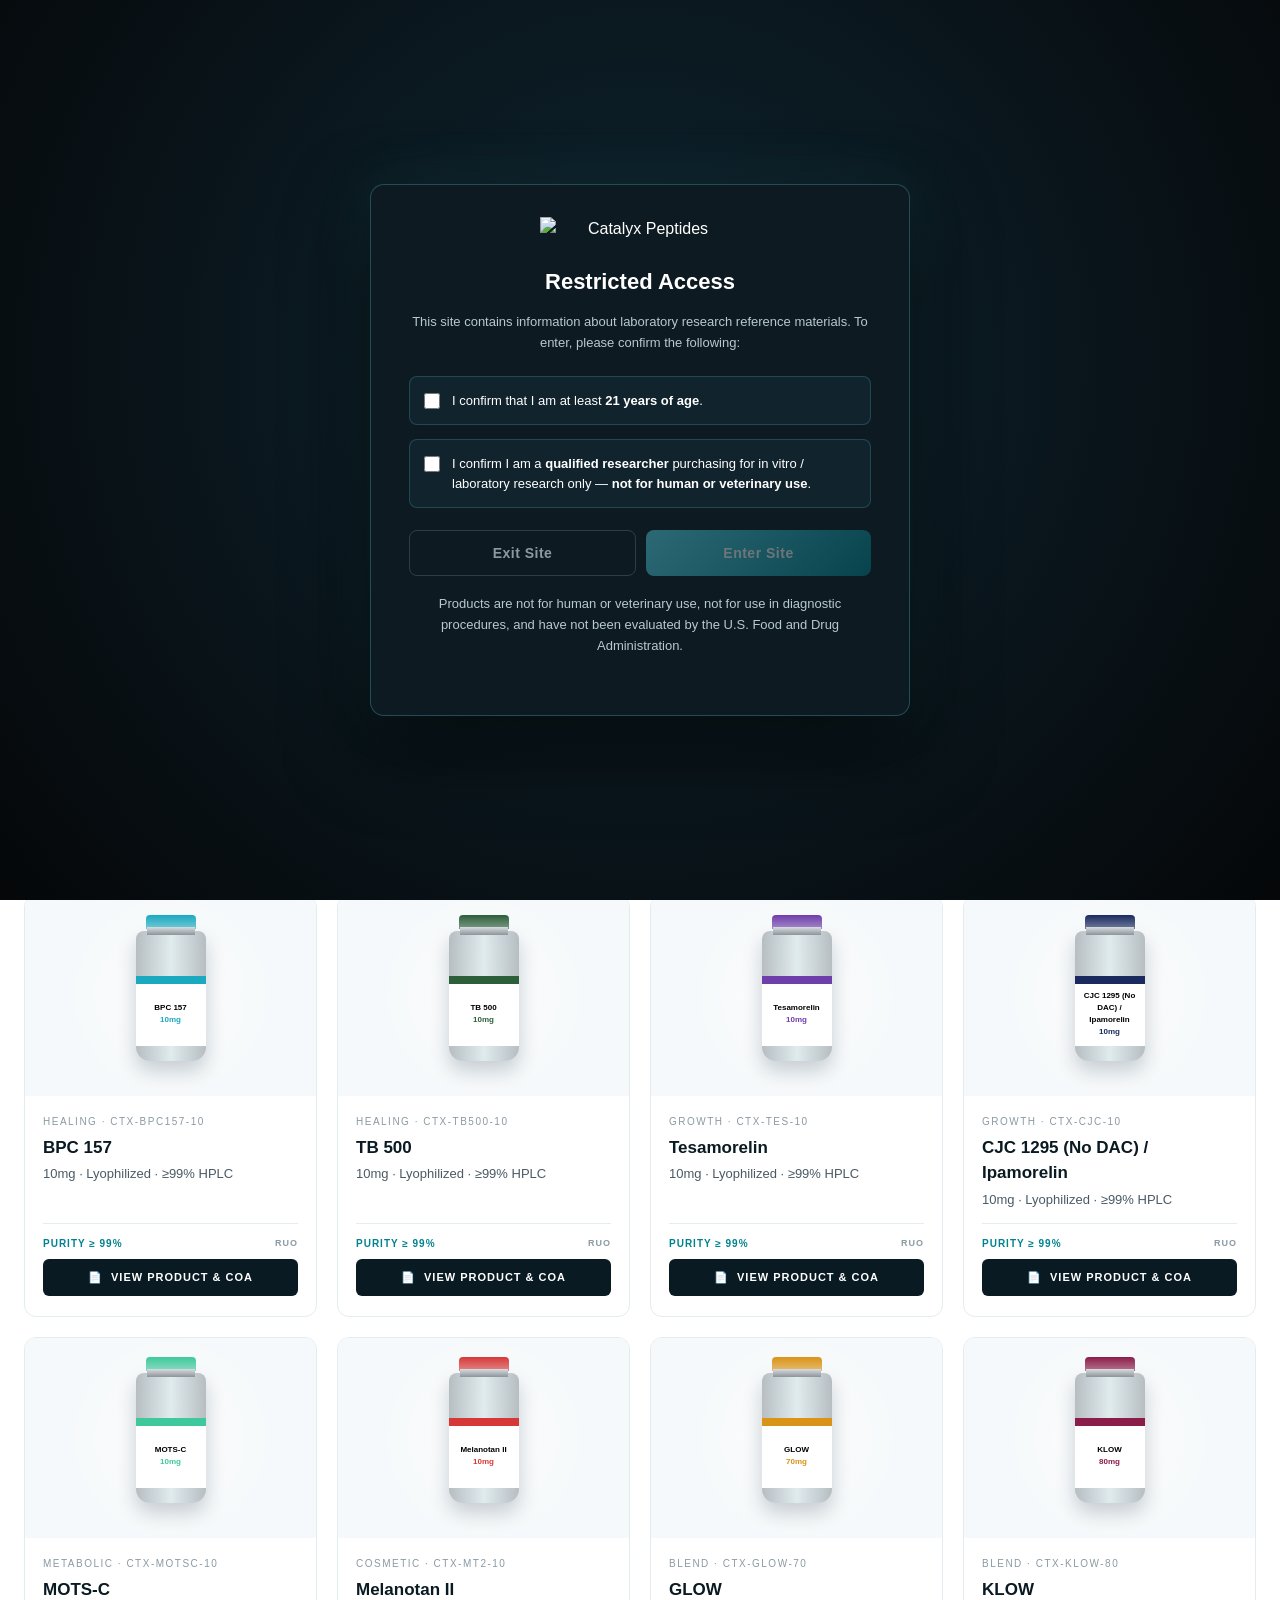
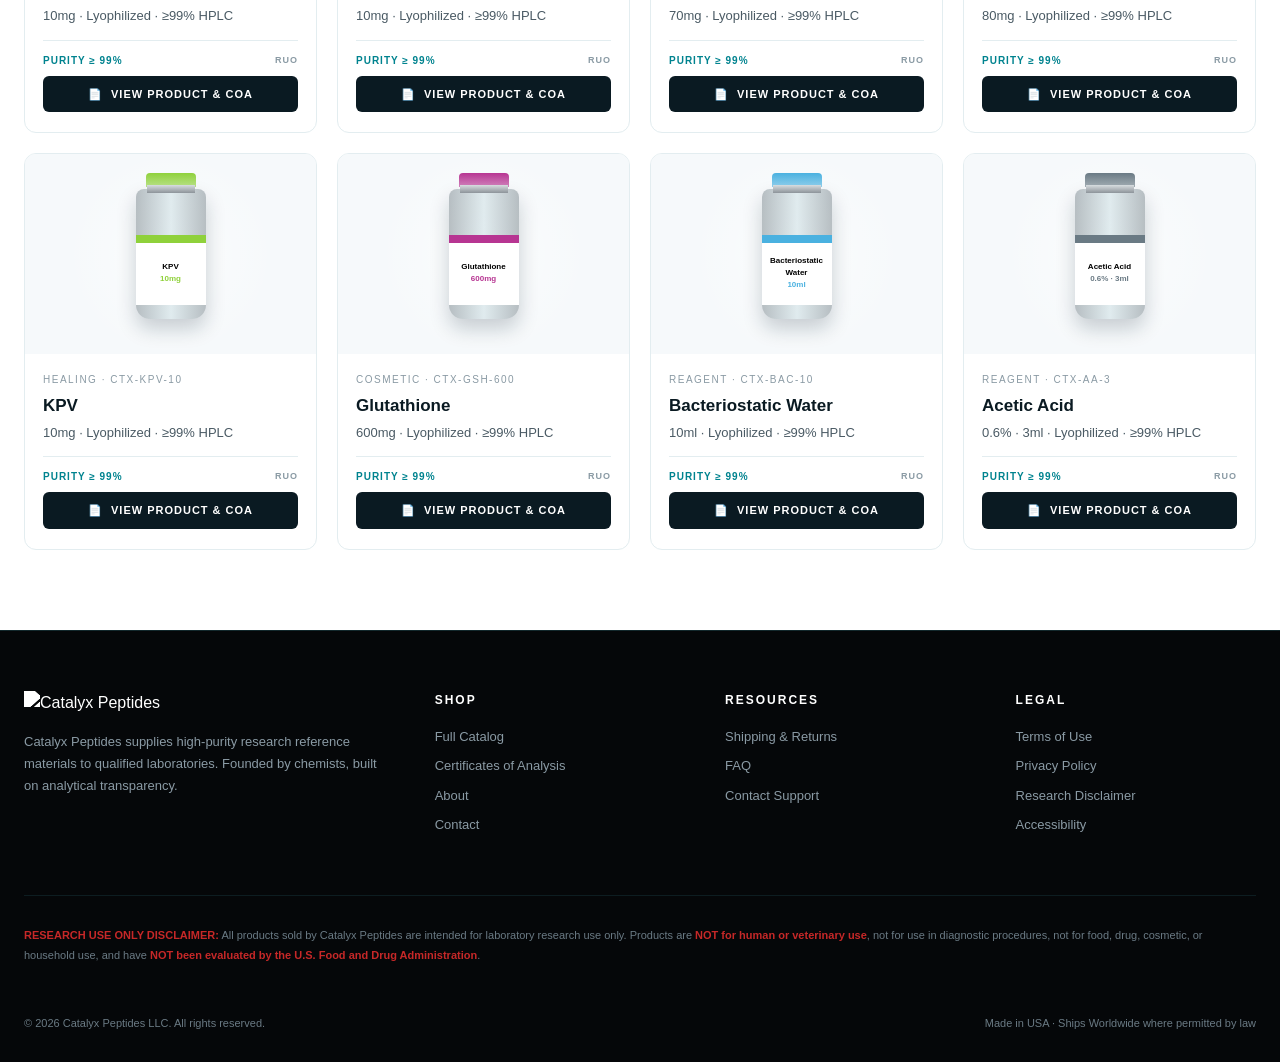
==== commit 65989299: "Add files via upload" ====
--- a/catalog.html
+++ b/catalog.html
@@ -65,18 +65,23 @@
       <a href="index.html" class="brand">
         <img src="logo.svg" alt="Catalyx Peptides">
       </a>
-      <div class="nav-links">
+      <button class="nav-toggle" id="nav-toggle" aria-label="Open menu">
+        <span></span><span></span><span></span>
+      </button>
+      <div class="nav-links" id="nav-links">
         <a href="index.html">Home</a>
         <a href="catalog.html" class="active">Catalog</a>
         <a href="coa.html">COAs</a>
         <a href="#">About</a>
         <a href="#">Contact</a>
+        <a href="#" class="mobile-account">Account</a>
       </div>
       <div class="nav-actions">
         <button class="nav-btn">Account</button>
       </div>
     </nav>
   </header>
+  <div class="nav-backdrop" id="nav-backdrop"></div>
 
   <!-- ================= PAGE HEADER ================= -->
   <section class="page-header">
@@ -119,7 +124,6 @@
 
       <div class="footer-col">
         <h4>Resources</h4>
-        <a href="#">Safety Data Sheets</a>
         <a href="#">Shipping & Returns</a>
         <a href="#">FAQ</a>
         <a href="#">Contact Support</a>
--- a/styles.css
+++ b/styles.css
@@ -150,6 +150,50 @@
 }
 .nav-btn:hover { background: var(--teal-deep); }
 
+/* Hamburger toggle (hidden on desktop, shown on mobile) */
+.nav-toggle {
+  display: none;
+  background: transparent;
+  border: 0;
+  padding: 8px;
+  cursor: pointer;
+  flex-direction: column;
+  gap: 5px;
+  z-index: 210;
+}
+.nav-toggle span {
+  display: block;
+  width: 26px;
+  height: 2px;
+  background: var(--ink);
+  transition: all 0.3s;
+  border-radius: 2px;
+}
+.nav-toggle.open span:nth-child(1) {
+  transform: translateY(7px) rotate(45deg);
+}
+.nav-toggle.open span:nth-child(2) {
+  opacity: 0;
+}
+.nav-toggle.open span:nth-child(3) {
+  transform: translateY(-7px) rotate(-45deg);
+}
+
+/* Mobile menu backdrop */
+.nav-backdrop {
+  display: none;
+  position: fixed;
+  inset: 0;
+  background: rgba(10,30,45,0.5);
+  z-index: 150;
+  opacity: 0;
+  transition: opacity 0.3s;
+}
+.nav-backdrop.open {
+  display: block;
+  opacity: 1;
+}
+
 /* ================= HERO ================= */
 .hero {
   background:
@@ -885,18 +929,89 @@
 
 /* ================= RESPONSIVE ================= */
 @media (max-width: 900px) {
-  .hero-wrap, .footer-wrap { grid-template-columns: 1fr; }
+  .hero-wrap, .footer-wrap { grid-template-columns: 1fr; gap: 30px; }
+  .footer-wrap { grid-template-columns: 1fr 1fr; }
   .catalog-grid { grid-template-columns: repeat(2, 1fr); }
+  .hero { padding: 60px 24px; }
   .hero h1 { font-size: 36px; }
   .page-header h1 { font-size: 32px; }
-  .nav-links { display: none; }
+  .section-head h2 { font-size: 28px; }
+
+  /* Mobile nav */
+  .nav-toggle { display: flex; }
+  .nav-actions { display: none; }
+  .brand img { max-height: 42px; }
+
+  .nav-links {
+    position: fixed;
+    top: 0;
+    right: 0;
+    width: 82%;
+    max-width: 340px;
+    height: 100vh;
+    background: #fff;
+    flex-direction: column;
+    align-items: flex-start;
+    gap: 0;
+    padding: 90px 28px 30px;
+    transform: translateX(100%);
+    transition: transform 0.3s ease;
+    box-shadow: -10px 0 40px rgba(0,0,0,0.2);
+    z-index: 200;
+    overflow-y: auto;
+  }
+  .nav-links.open { transform: translateX(0); }
+  .nav-links a {
+    width: 100%;
+    padding: 16px 0;
+    border-bottom: 1px solid var(--line);
+    font-size: 15px;
+    letter-spacing: 1.5px;
+  }
+  .nav-links a.active {
+    color: var(--teal-deep);
+  }
+  .nav-links a.active::after { display: none; }
+  .nav-links .mobile-account {
+    display: block;
+    margin-top: 20px;
+    width: 100%;
+    padding: 14px;
+    background: var(--ink);
+    color: #fff;
+    text-align: center;
+    border-radius: 8px;
+    font-size: 12px;
+    letter-spacing: 1.5px;
+    text-transform: uppercase;
+    font-weight: 700;
+  }
+
+  /* COA library */
   .coa-library-row {
     grid-template-columns: 1fr 1fr;
     gap: 8px;
   }
   .coa-library-row.head { display: none; }
+
+  /* Product detail */
   .product-detail { grid-template-columns: 1fr; }
   .product-trust { grid-template-columns: 1fr; gap: 16px; }
   .pd-spec-row { grid-template-columns: 1fr; }
   .pd-cta-row { grid-template-columns: 1fr; }
-}
+  .pd-info h1 { font-size: 28px; }
+  .coa-detail-card { max-width: 100%; }
+
+  /* Hero CTA stacks better */
+  .hero-cta { flex-direction: column; }
+  .hero-cta a { text-align: center; }
+}
+
+@media (max-width: 500px) {
+  .catalog-grid { grid-template-columns: 1fr; }
+  .footer-wrap { grid-template-columns: 1fr; }
+  .hero h1 { font-size: 28px; }
+  .page-header h1 { font-size: 26px; }
+  .top-strip { font-size: 9px; padding: 6px 12px; }
+  .top-strip .dot { margin: 0 6px; }
+}
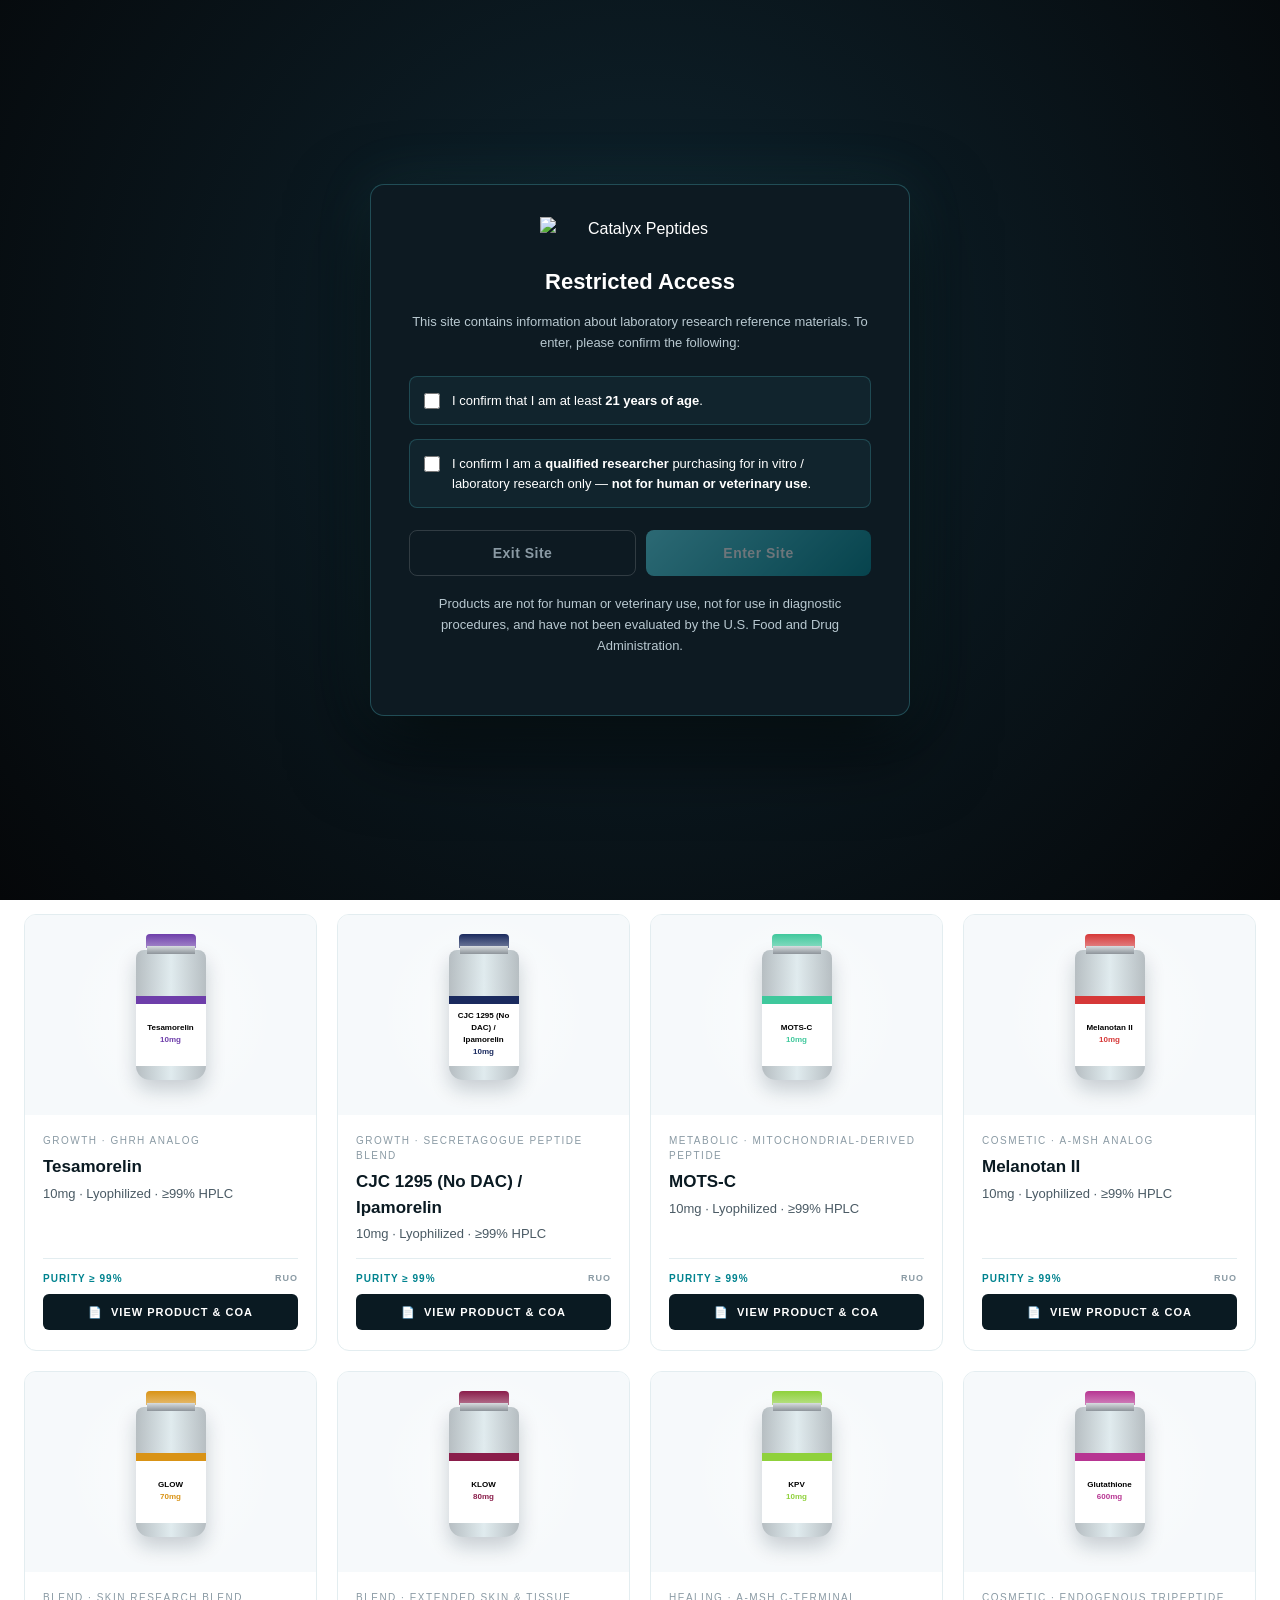
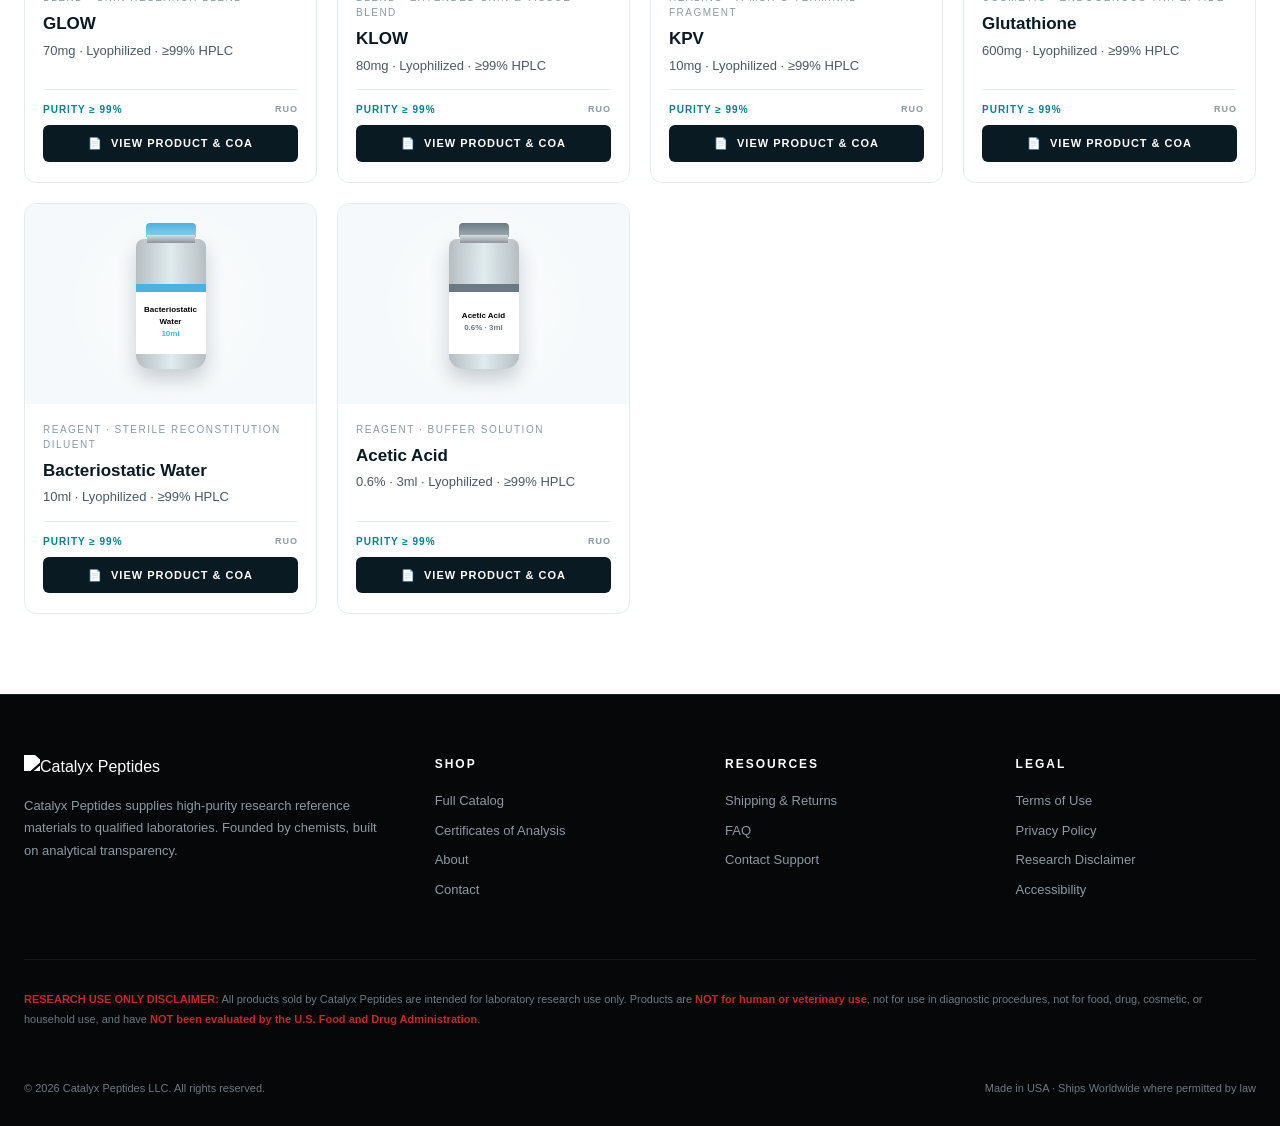
==== commit d1fbf8d2: "Add files via upload" ====
--- a/catalog.html
+++ b/catalog.html
@@ -158,9 +158,15 @@
 <script>
   const grid = document.getElementById('catalog-grid');
   products.forEach(p => {
+    const firstVariant = p.variants[0];
+    const doseDisplay = getDoseDisplay(p);
+    const hasMultipleVariants = p.variants.length > 1;
+    // Vial label shows first variant's dose (or "Multiple" if many)
+    const vialDose = hasMultipleVariants ? `${p.variants.length} doses` : firstVariant.dose;
+
     const card = document.createElement('a');
     card.className = 'product-card';
-    card.href = `product.html?sku=${p.sku}`;
+    card.href = `product.html?id=${p.id}`;
     card.style.textDecoration = 'none';
     card.style.color = 'inherit';
     card.innerHTML = `
@@ -169,20 +175,21 @@
           <div class="vial-label">
             <div class="arc" style="background:${p.color}"></div>
             <div class="name">${p.name}</div>
-            <div class="dose" style="color:${p.color}">${p.dose}</div>
+            <div class="dose" style="color:${p.color}">${vialDose}</div>
           </div>
         </div>
+        ${hasMultipleVariants ? `<div class="variant-badge">${p.variants.length} dose options</div>` : ''}
       </div>
       <div class="product-info">
-        <div class="cat">${p.cat} · ${p.sku}</div>
+        <div class="cat">${p.cat} · ${p.category}</div>
         <h3>${p.name}</h3>
-        <div class="dose-text">${p.dose} · Lyophilized · ≥99% HPLC</div>
+        <div class="dose-text">${doseDisplay} · Lyophilized · ≥99% HPLC</div>
         <div class="product-meta">
           <div class="product-meta-row">
             <span class="purity-tag">PURITY ≥ 99%</span>
             <span class="ruo-tag">RUO</span>
           </div>
-          <span class="coa-btn">View Product & COA</span>
+          <span class="coa-btn">View Product &amp; COA</span>
         </div>
       </div>
     `;
--- a/styles.css
+++ b/styles.css
@@ -738,6 +738,62 @@
   font-size: 14px; line-height: 1.7;
   color: var(--ink-soft);
   margin-bottom: 24px;
+}
+
+/* Variant (dose) selector */
+.pd-variant-block {
+  margin-bottom: 24px;
+}
+.pd-variant-label {
+  font-size: 10px;
+  font-weight: 700;
+  letter-spacing: 2px;
+  color: var(--ink-mute);
+  text-transform: uppercase;
+  margin-bottom: 10px;
+}
+.pd-variant-pills {
+  display: flex;
+  gap: 10px;
+  flex-wrap: wrap;
+}
+.pd-variant-pill {
+  padding: 14px 22px;
+  border-radius: 10px;
+  background: #fff;
+  border: 2px solid var(--line);
+  color: var(--ink);
+  font-size: 14px;
+  font-weight: 700;
+  letter-spacing: 0.5px;
+  cursor: pointer;
+  transition: all 0.2s;
+  min-width: 80px;
+}
+.pd-variant-pill:hover {
+  border-color: var(--teal-deep);
+  transform: translateY(-1px);
+}
+.pd-variant-pill.active {
+  color: #fff;
+  /* background + border color injected inline based on product color */
+  box-shadow: 0 4px 12px rgba(10,30,45,0.15);
+}
+
+/* Catalog: "X dose options" badge */
+.variant-badge {
+  position: absolute;
+  top: 12px;
+  right: 12px;
+  background: rgba(10,30,45,0.85);
+  color: #fff;
+  padding: 4px 10px;
+  border-radius: 20px;
+  font-size: 9px;
+  font-weight: 700;
+  letter-spacing: 1px;
+  text-transform: uppercase;
+  z-index: 4;
 }
 
 .pd-spec-row {
